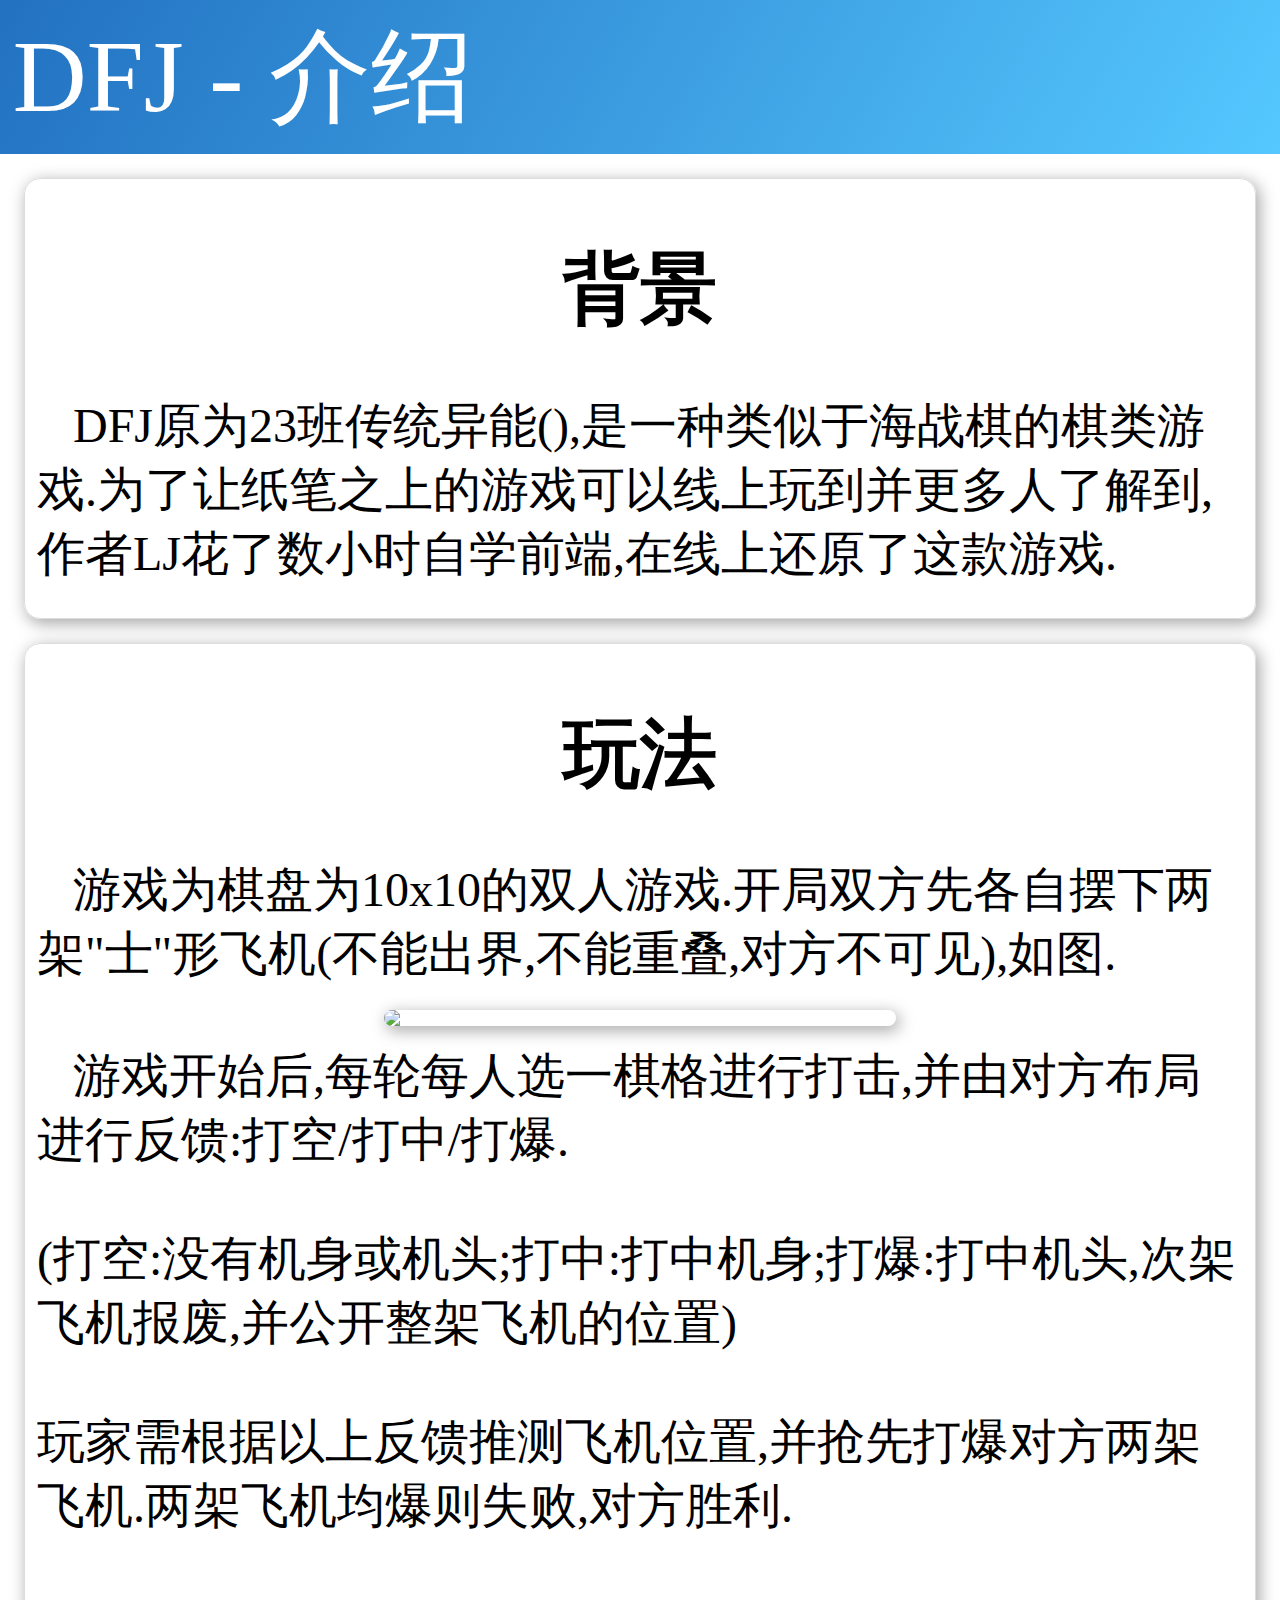
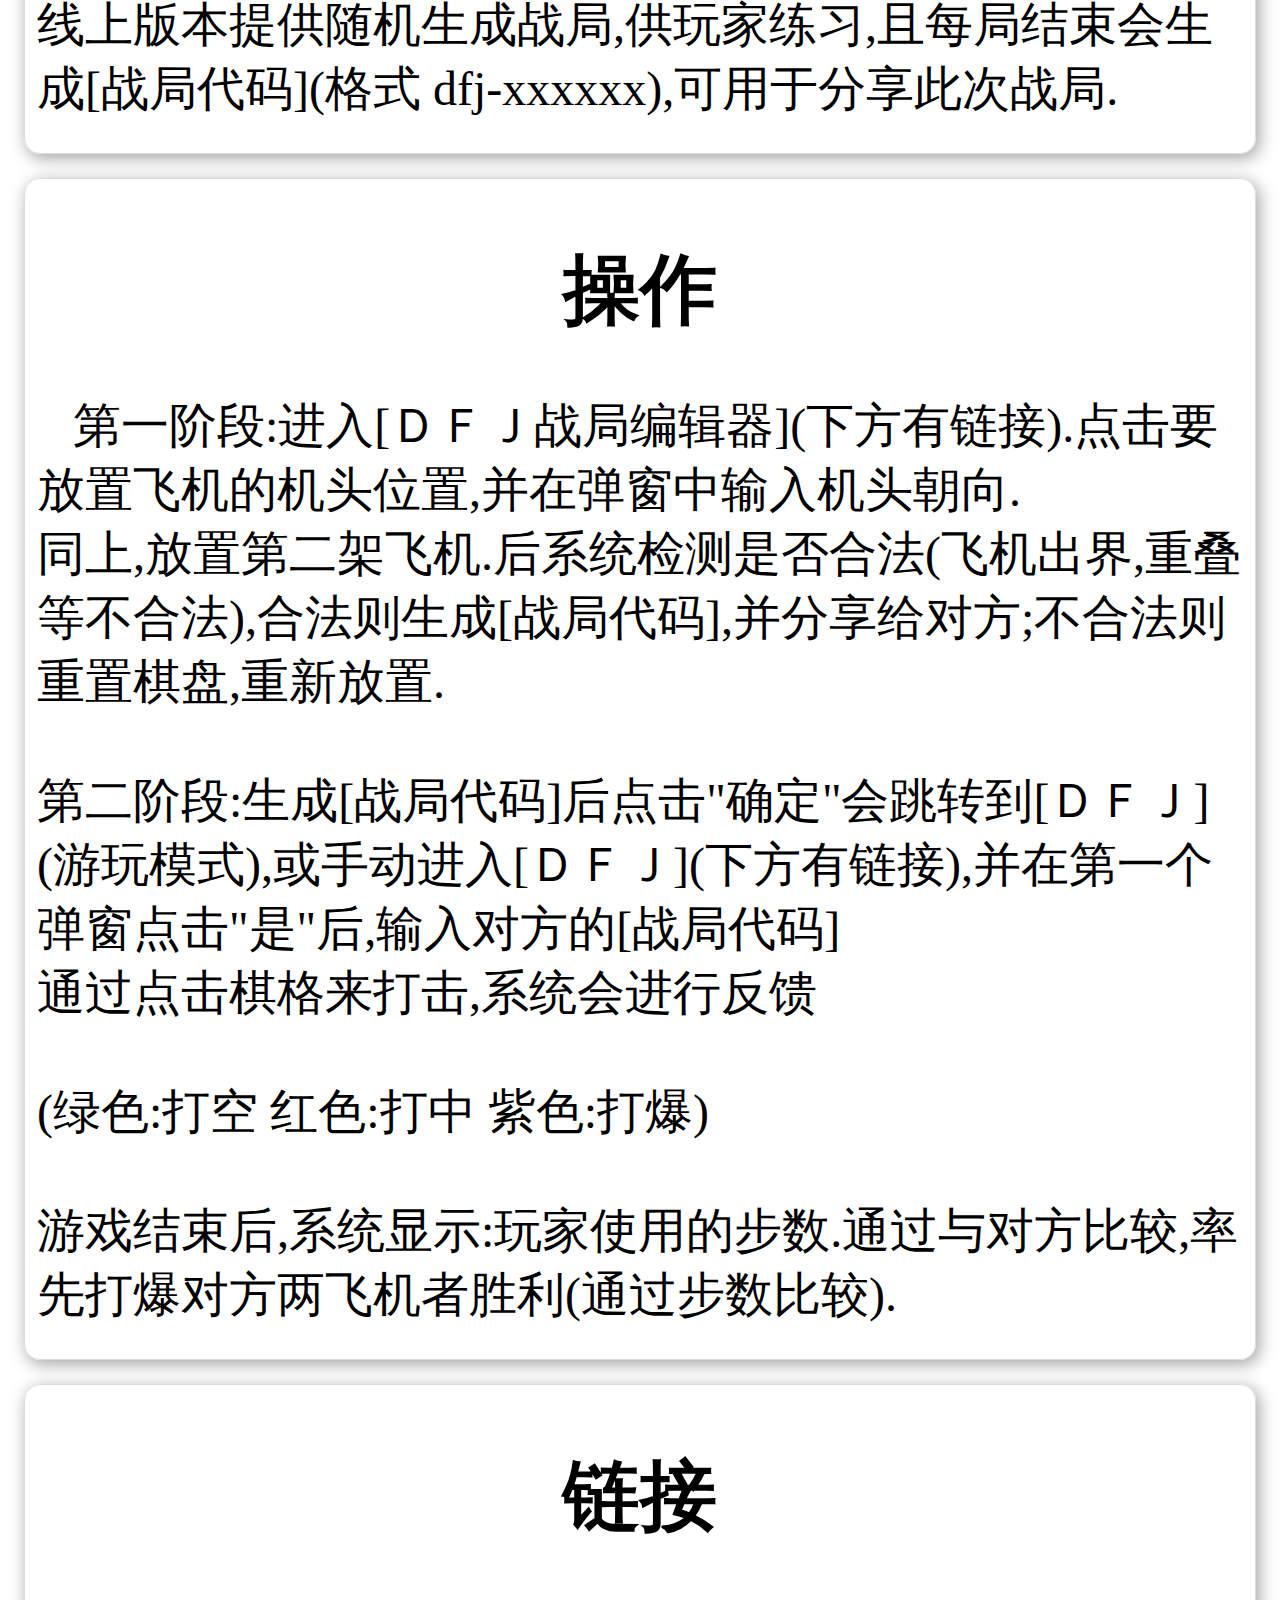
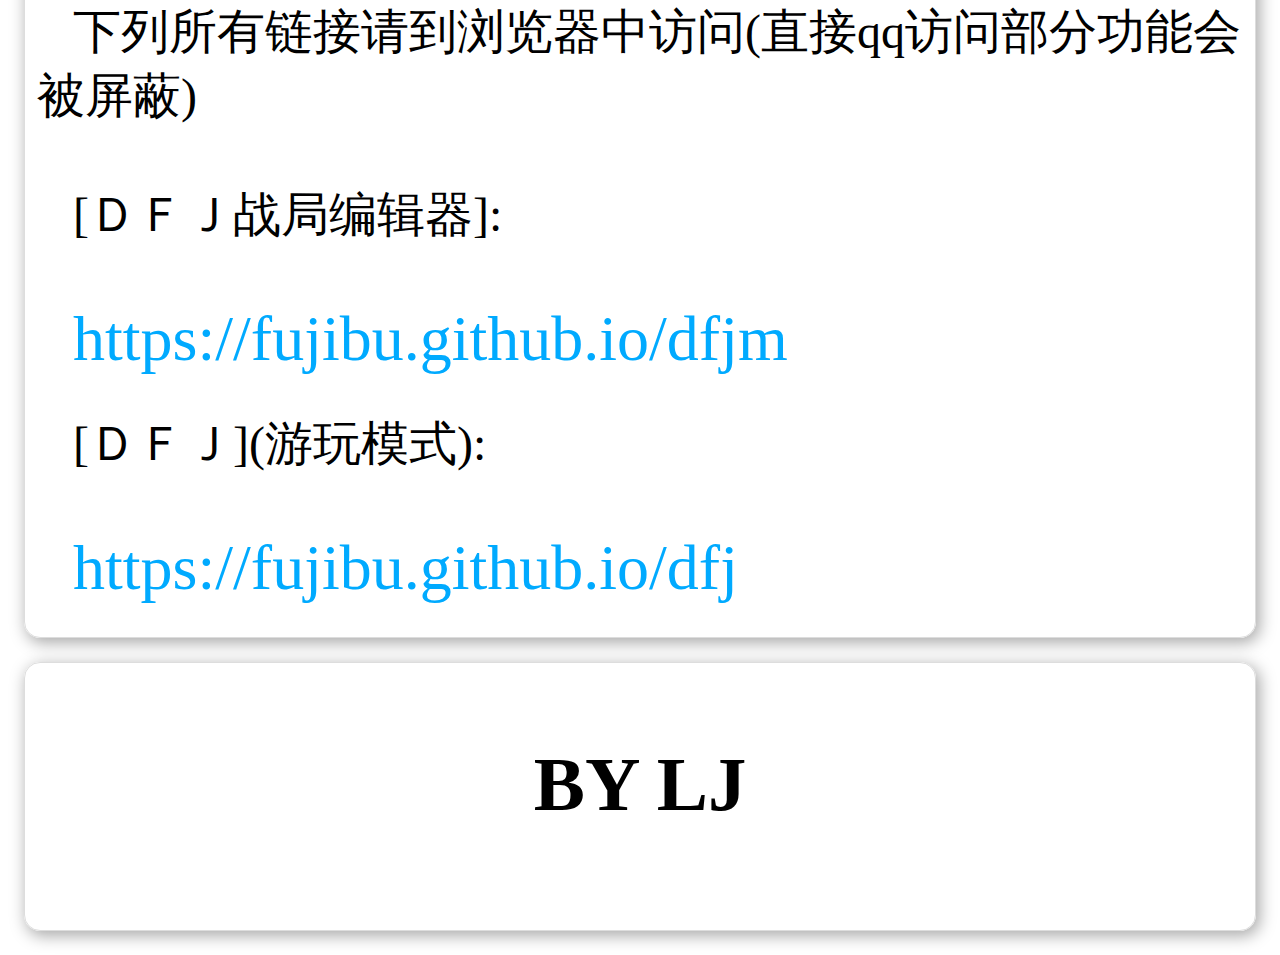
==== about/index.html @ b4323f3f "写了介绍" ====
<!DOCTYPE html>
<html lang="zh">
	<head>
		<script>
		var _hmt = _hmt || [];
		(function() {
		  var hm = document.createElement("script");
		  hm.src = "https://hm.baidu.com/hm.js?8af80832d17481172ef08e883aa888a1";
		  var s = document.getElementsByTagName("script")[0]; 
		  s.parentNode.insertBefore(hm, s);
		})();
		</script>

		<meta charset="utf-8">
		<title>D F J 介绍 - by:LJ</title>
		
		<style type="text/css">
			body {
				margin: 0;
			}

			a:link {color: #00aaff; text-decoration: none;}
			a:visited {color: #3f71fa; text-decoration: none;}
			a:hover {color: #0000ff; text-decoration: none;}
			a:active {color: #aa0000; text-decoration: none;}

			a {
				font-weight: 400;
				font-size: 48px;
				margin-left: 36px;
				display: inline;
			}

			header {
				height: 12vw;
				padding-left: 1vw;
				line-height: 12vw;
				font-size: 8vw;
				color: white;
				font-family: "microsoft yahei";
				background-image: linear-gradient(120deg,#2271c1,#55c8ff)!important;
			}
			.btndiv {
				overflow: hidden;
				border-radius:16px;
				margin: 24px;
				border: #DDDDDD 1px solid;
				box-shadow: 3px 4px 16px 1px #AAAAAA;
				padding: 8px 12px 32px 12px;
			}
			.divtitle {
				font-weight: 400;
				font-size: 48px;
				margin-left: 36px;
				display: inline;
				font-family: "楷体";
			}
		</style>
	</head>
	<body>
		<header>DFJ - 介绍<a id="events" href="others.html"></a></header>
		
		<div class="btndiv">
			<h1 style="text-align: center; font-size: 6vw;">背景</h1>
			<h1 class="divtitle">DFJ原为23班传统异能(),是一种类似于海战棋的棋类游戏.为了让纸笔之上的游戏可以线上玩到并更多人了解到,作者LJ花了数小时自学前端,在线上还原了这款游戏.</h1>
			<br>
		</div>
		<div class="btndiv">
			<h1 style="text-align: center; font-size: 6vw;">玩法</h1>
			<h1 class="divtitle">游戏为棋盘为10x10的双人游戏.开局双方先各自摆下两架"士"形飞机(不能出界,不能重叠,对方不可见),如图.</h1><br>
			<img src="demo0.png" style="width: 40vw; border-radius:32px;  box-shadow: 3px 4px 16px 1px #AAAAAA; margin-left: auto; margin-right:auto; display:block; margin-top: 24px;"><br>
			<h1 class="divtitle">游戏开始后,每轮每人选一棋格进行打击,并由对方布局进行反馈:打空/打中/打爆.<br>
			<br>(打空:没有机身或机头;打中:打中机身;打爆:打中机头,次架飞机报废,并公开整架飞机的位置)<br><br>
			玩家需根据以上反馈推测飞机位置,并抢先打爆对方两架飞机.两架飞机均爆则失败,对方胜利.<br><br>
			线上版本提供随机生成战局,供玩家练习,且每局结束会生成[战局代码](格式 dfj-xxxxxx),可用于分享此次战局.<br>
			</h1>
		</div>
		<div class="btndiv">
			<h1 style="text-align: center; font-size: 6vw;">操作</h1>
			<h1 class="divtitle">第一阶段:进入[ＤＦＪ战局编辑器](下方有链接).点击要放置飞机的机头位置,并在弹窗中输入机头朝向.<br>
			同上,放置第二架飞机.后系统检测是否合法(飞机出界,重叠等不合法),合法则生成[战局代码],并分享给对方;不合法则重置棋盘,重新放置.<br><br>
			第二阶段:生成[战局代码]后点击"确定"会跳转到[ＤＦＪ](游玩模式),或手动进入[ＤＦＪ](下方有链接),并在第一个弹窗点击"是"后,输入对方的[战局代码]<br>
			通过点击棋格来打击,系统会进行反馈<br><br>
			(绿色:打空 红色:打中 紫色:打爆)<br><br>
			游戏结束后,系统显示:玩家使用的步数.通过与对方比较,率先打爆对方两飞机者胜利(通过步数比较).</h1>
		</div>
		<div class="btndiv">
			<h1 style="text-align: center; font-size: 6vw;">链接</h1>
			<h1 class="divtitle">下列所有链接请到浏览器中访问(直接qq访问部分功能会被屏蔽)<br><br></h1>
			<h1 class="divtitle">[ＤＦＪ战局编辑器]:<br></h1><br>
			<a href="https://fujibu.github.io/dfjm/index.html" style="font-size: 5vw;">https://fujibu.github.io/dfjm</a><br><br><br>
			<h1 class="divtitle">[ＤＦＪ](游玩模式):<br></h1><br>
			<a href="https://fujibu.github.io/dfj/index.html" style="font-size: 5vw;">https://fujibu.github.io/dfj</a><br>
		</div>
		<div class="btndiv">
			<br>
			<h1 style="text-align: center; font-size: 6vw;">BY LJ</h1>
			<br>
		</div>
	</body>
</html>
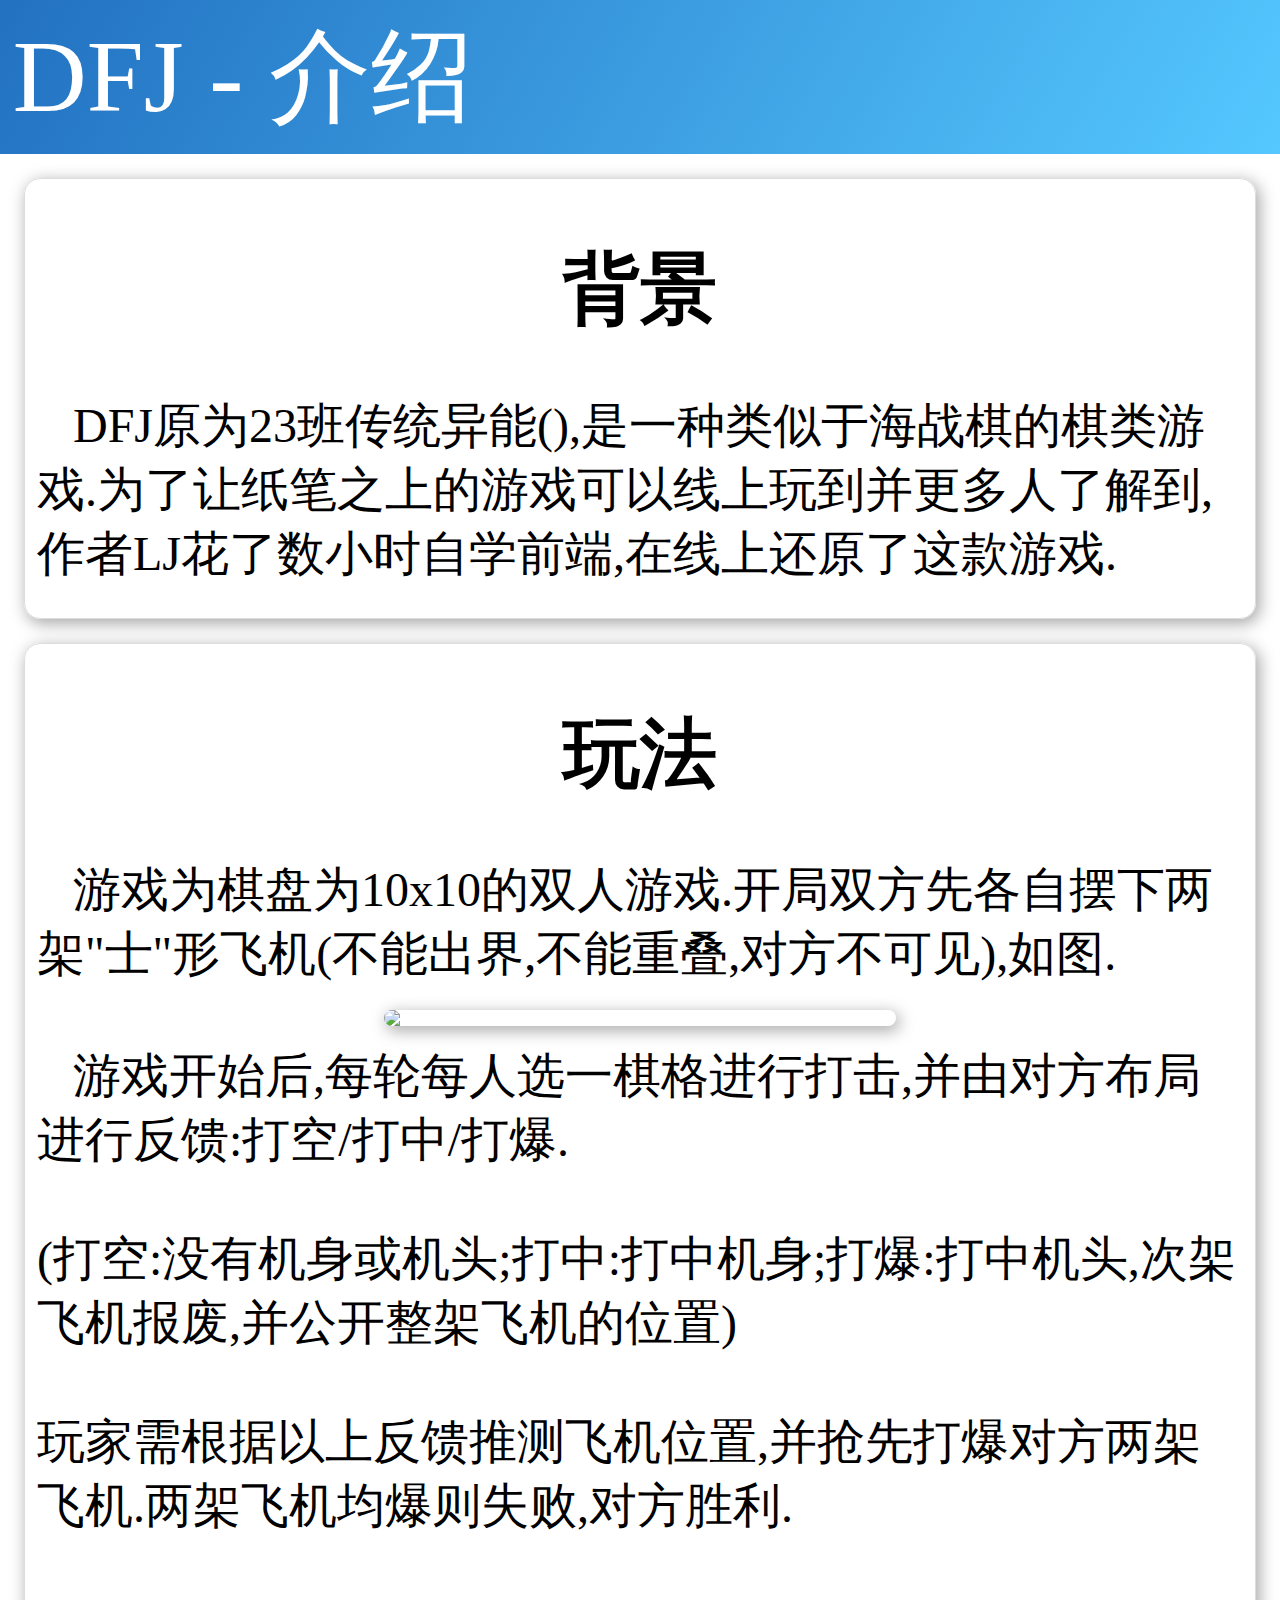
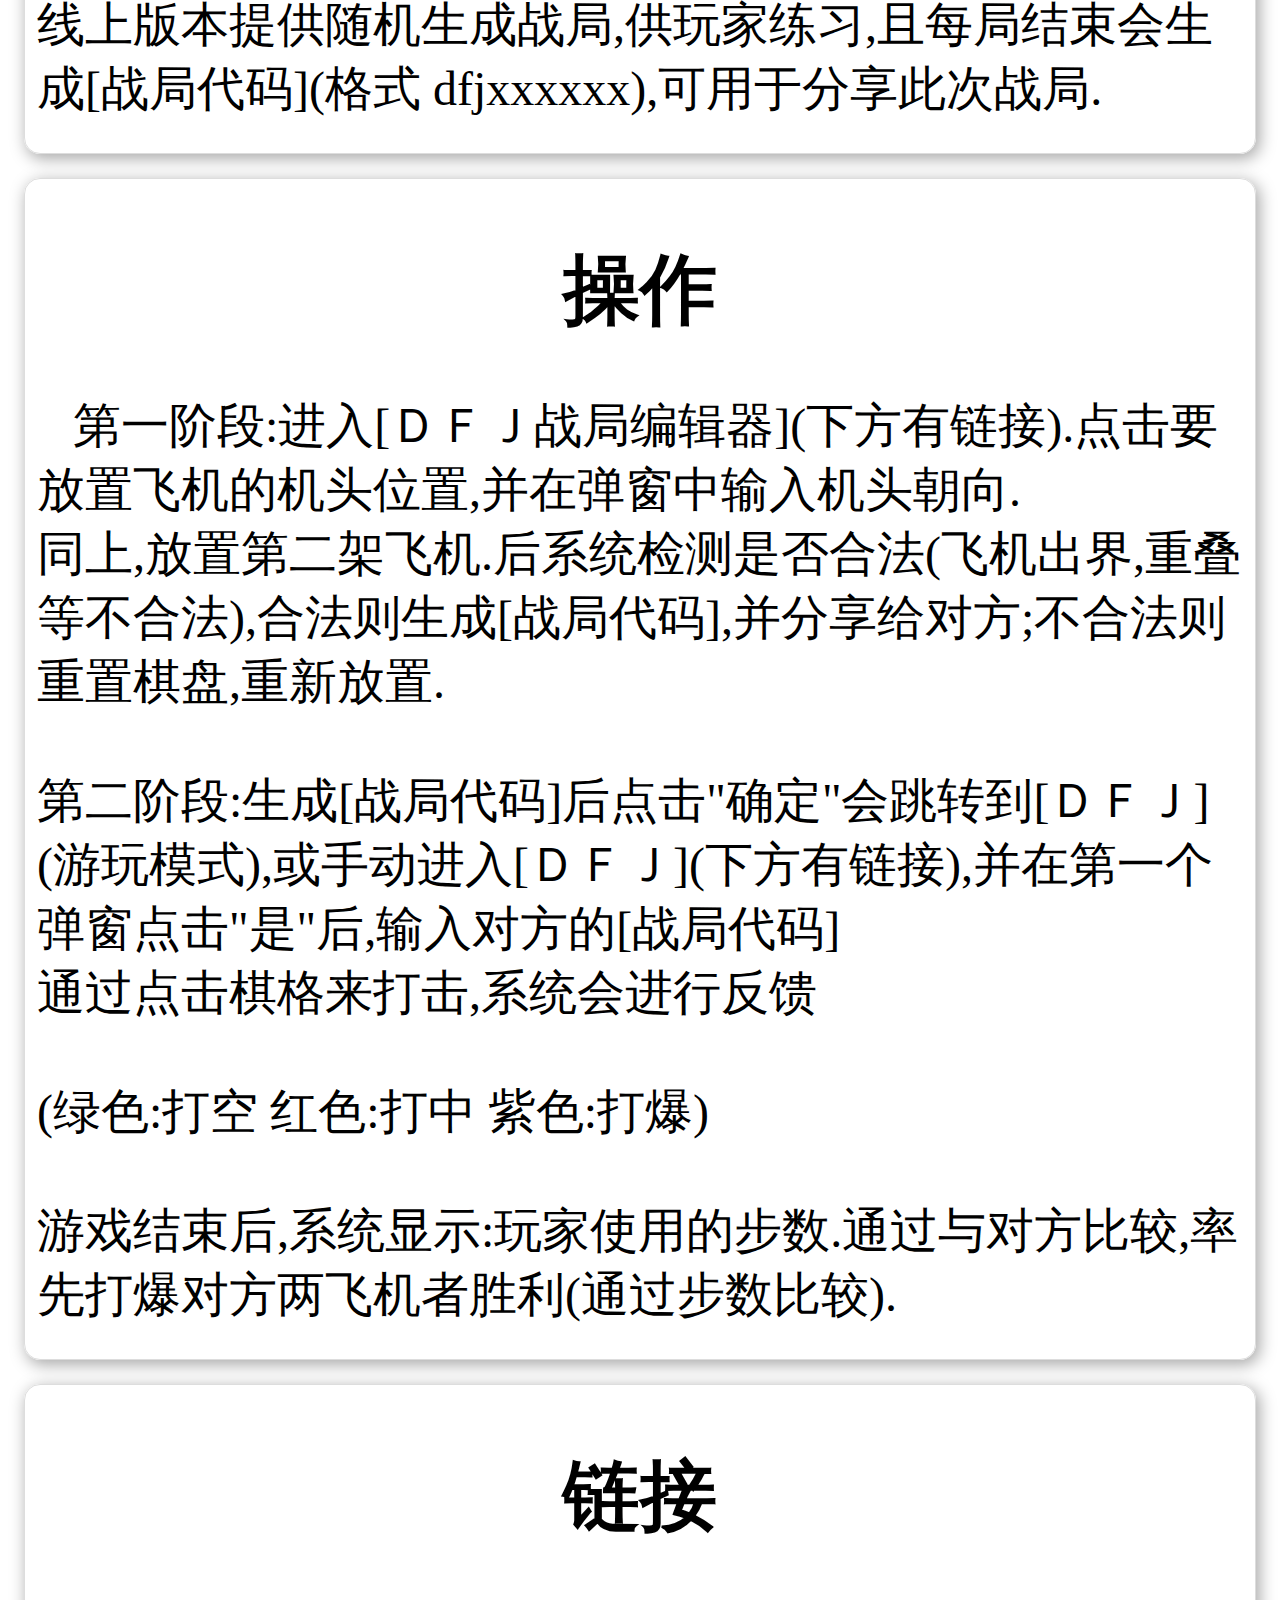
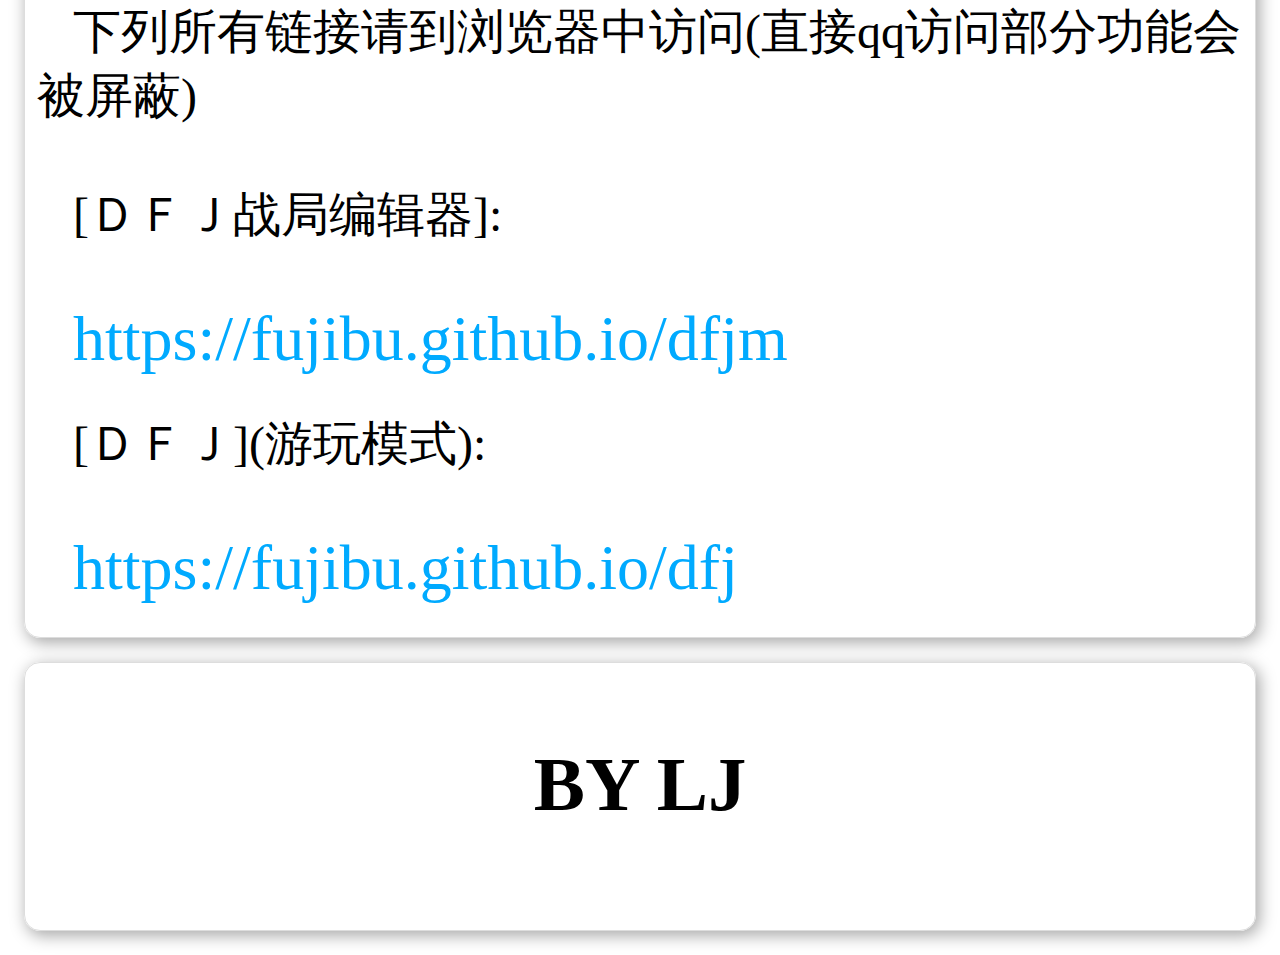
==== commit c9db0a64: "去掉了战局代码的横杠" ====
--- a/about/index.html
+++ b/about/index.html
@@ -72,7 +72,7 @@
 			<h1 class="divtitle">游戏开始后,每轮每人选一棋格进行打击,并由对方布局进行反馈:打空/打中/打爆.<br>
 			<br>(打空:没有机身或机头;打中:打中机身;打爆:打中机头,次架飞机报废,并公开整架飞机的位置)<br><br>
 			玩家需根据以上反馈推测飞机位置,并抢先打爆对方两架飞机.两架飞机均爆则失败,对方胜利.<br><br>
-			线上版本提供随机生成战局,供玩家练习,且每局结束会生成[战局代码](格式 dfj-xxxxxx),可用于分享此次战局.<br>
+			线上版本提供随机生成战局,供玩家练习,且每局结束会生成[战局代码](格式 dfjxxxxxx),可用于分享此次战局.<br>
 			</h1>
 		</div>
 		<div class="btndiv">
